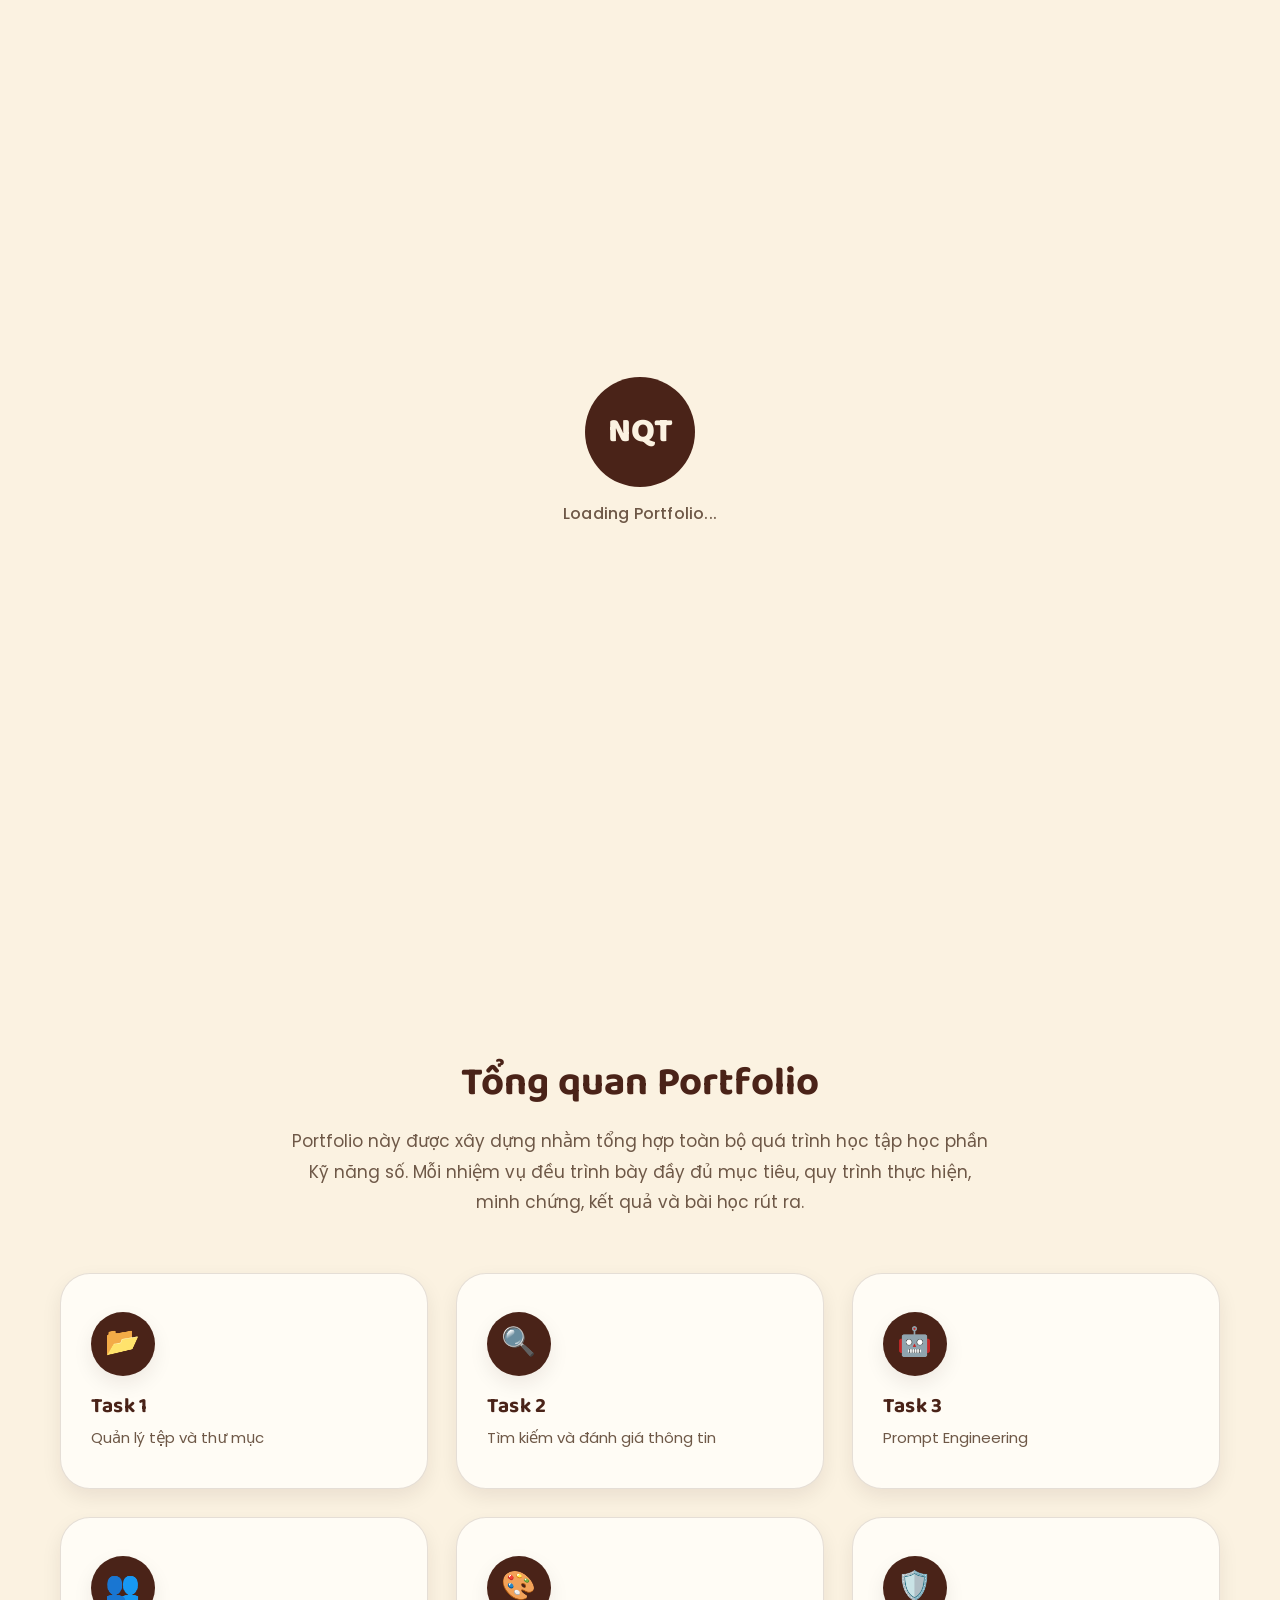
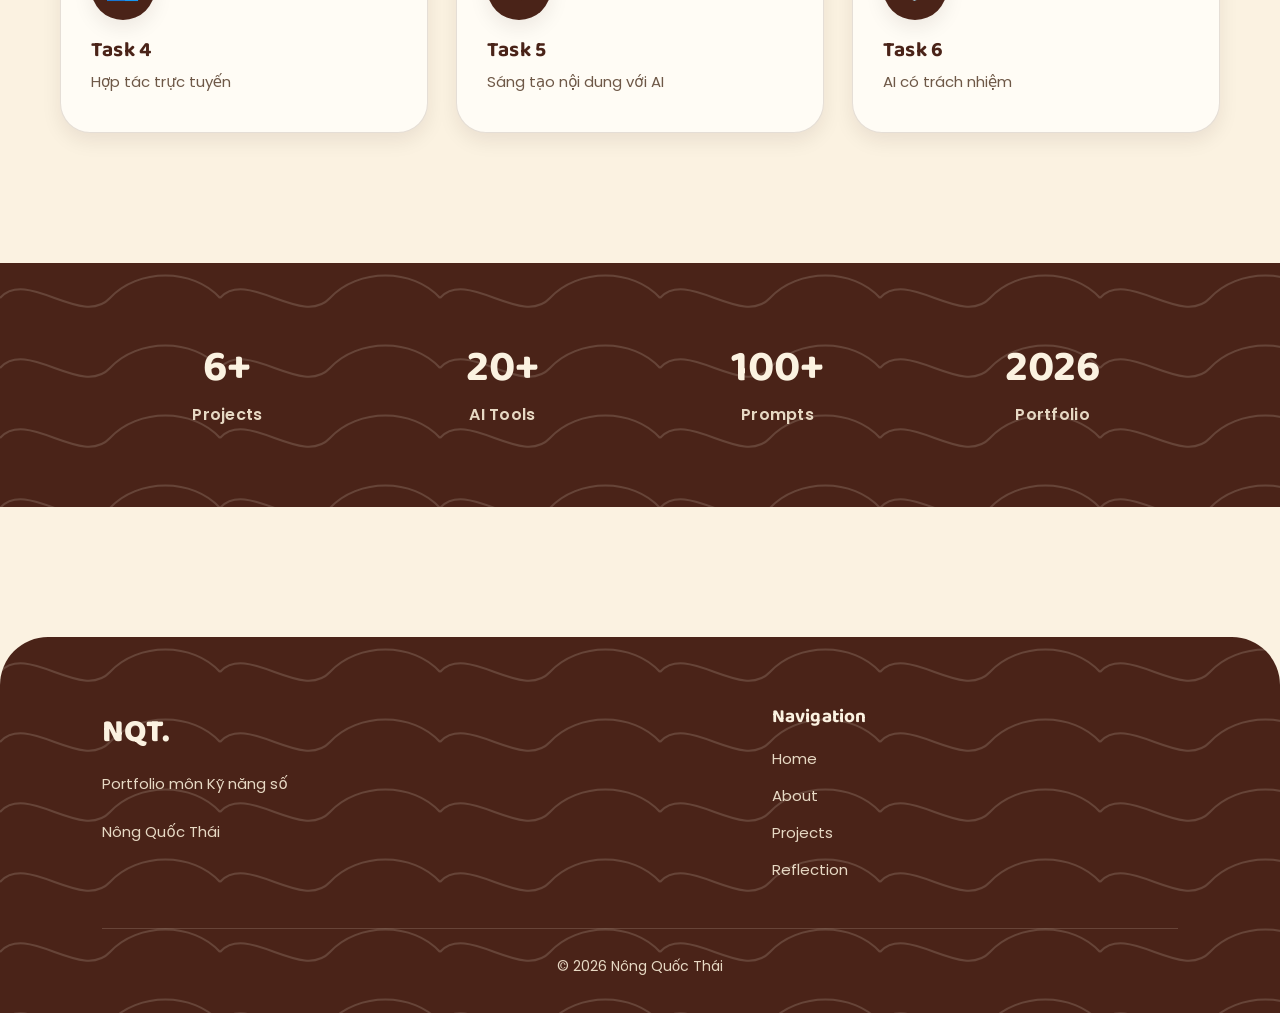
==== index.html @ 70d3afbe "commit message" ====
<!DOCTYPE html>
<html lang="vi">

<head>

<meta charset="UTF-8">

<meta name="viewport"
content="width=device-width, initial-scale=1.0">

<title>Portfolio | Nông Quốc Thái</title>

<link rel="stylesheet" href="css/style.css">

<link rel="stylesheet" href="css/responsive.css">

<link href="https://fonts.googleapis.com/css2?family=Poppins:wght@300;400;500;600;700&display=swap" rel="stylesheet">

<link rel="stylesheet"
href="https://cdnjs.cloudflare.com/ajax/libs/font-awesome/6.5.2/css/all.min.css">

</head>

<body>
<div id="loader">

    <div class="loader-logo">

        NQT

    </div>

    <h2>Loading Portfolio...</h2>

</div>

<nav>

    <div class="logo">
        NQT.
    </div>

    <ul class="nav-menu">

        <li>
            <a href="index.html">
                Home
            </a>
        </li>

        <li>
            <a href="about.html">
                About
            </a>
        </li>

        <li class="dropdown">

            <a href="projects.html">
                Projects
            </a>

        </li>

        <li>

            <a href="reflection.html">
                Reflection
            </a>

        </li>

    </ul>

<button class="hamburger" id="hamburger" aria-label="Toggle menu" aria-expanded="false">
<span></span>
<span></span>
<span></span>
</button>


</nav>

<section class="hero">

    <div class="hero-left">

        <span class="hero-tag">
            ✨ Digital Skills Portfolio 2026
        </span>

        <h1>
            Nông Quốc Thái
        </h1>

        <h2>
            Digital Skills • AI • Creativity
        </h2>

        <p class="description">

            Xin chào 👋. Mình là sinh viên ngành Kinh tế và Kinh doanh quốc tế, Trường Đại học Kinh tế – ĐHQGHN (MSV: 25051321). Đây là portfolio cá nhân ghi lại hành trình học tập môn Kỹ năng số, các dự án AI và những kỹ năng mình đã phát triển trong suốt học phần.

        </p>

        <div class="hero-button">

            <a href="projects.html" class="btn">
                Explore Projects
            </a>

            <a href="#about" class="btn2">
                About Me
            </a>

        </div>

    </div>

    <div class="hero-right">

        <div class="glass-circle">

            <img src="assets/images/avatar.jpg" alt="Nông Quốc Thái">

        </div>

    </div>

</section>
<section class="overview reveal">

<h2 class="section-title">
Tổng quan Portfolio
</h2>

<p class="section-description">

Portfolio này được xây dựng nhằm tổng hợp toàn bộ quá trình học tập học phần Kỹ năng số. Mỗi nhiệm vụ đều trình bày đầy đủ mục tiêu, quy trình thực hiện, minh chứng, kết quả và bài học rút ra.

</p>

<div class="overview-grid">

<div class="overview-card">

<h2>📂</h2>

<h3>Task 1</h3>

<p>Quản lý tệp và thư mục</p>

</div>

<div class="overview-card">

<h2>🔍</h2>

<h3>Task 2</h3>

<p>Tìm kiếm và đánh giá thông tin</p>

</div>

<div class="overview-card">

<h2>🤖</h2>

<h3>Task 3</h3>

<p>Prompt Engineering</p>

</div>

<div class="overview-card">

<h2>👥</h2>

<h3>Task 4</h3>

<p>Hợp tác trực tuyến</p>

</div>

<div class="overview-card">

<h2>🎨</h2>

<h3>Task 5</h3>

<p>Sáng tạo nội dung với AI</p>

</div>

<div class="overview-card">

<h2>🛡️</h2>

<h3>Task 6</h3>

<p>AI có trách nhiệm</p>

</div>

</div>

</section>
<section class="stats">

    <div class="stat">
        <h2>6+</h2>
        <p>Projects</p>
    </div>

    <div class="stat">
        <h2>20+</h2>
        <p>AI Tools</p>
    </div>

    <div class="stat">
        <h2>100+</h2>
        <p>Prompts</p>
    </div>

    <div class="stat">
        <h2>2026</h2>
        <p>Portfolio</p>
    </div>

</section>


<footer>

<div class="footer-container">

<div>

<div class="footer-logo">

NQT.

</div>

<p>

Portfolio môn Kỹ năng số

<br><br>

Nông Quốc Thái

</p>

</div>

<div>

<h3 class="footer-title">

Navigation

</h3>

<div class="footer-links">

<a href="index.html">Home</a>

<a href="about.html">About</a>

<a href="projects.html">Projects</a>

<a href="reflection.html">Reflection</a>

</div>

</div>



</div>

<div class="footer-bottom">

© 2026 Nông Quốc Thái

</div>

</footer>

<button id="topBtn">

↑

</button>

<div class="lightbox">

<img>

</div>
<script src="js/script.js"></script>
</body>


</html>
---- css/style.css ----
/* =====================================================================
   PORTFOLIO — Nông Quốc Thái
   Design language: cream (#FBF2E1) + deep maroon (#4A2318), bold rounded
   display type, wavy-line motif — adapted from the Thesis Defense deck.
   No blur / glassmorphism anywhere by design request.
===================================================================== */

@import url('https://fonts.googleapis.com/css2?family=Baloo+2:wght@500;600;700;800&family=Poppins:wght@300;400;500;600;700&display=swap');

/* ---------------------------------------------------------------
   0. DESIGN TOKENS
--------------------------------------------------------------- */
:root{
    --cream:        #FBF2E1;
    --cream-soft:   #F6E9D2;
    --paper:        #FFFCF5;

    --maroon-950:   #2A100A;
    --maroon-900:   #3A160E;
    --maroon:       #4A2318;
    --maroon-700:   #5C2C1E;
    --maroon-600:   #7A3B27;
    --maroon-400:   #A9573A;

    --ink:          #3A1D14;
    --body-text:    #6E5847;
    --body-text-dark: #E7D9C4;

    --line:         rgba(74,35,24,.14);
    --line-dark:    rgba(251,242,225,.16);

    --shadow-sm:    0 8px 20px rgba(42,16,10,.08);
    --shadow-md:    0 16px 36px rgba(42,16,10,.10);
    --shadow-lg:    0 26px 56px rgba(42,16,10,.14);

    --radius-sm:    14px;
    --radius-md:    22px;
    --radius-lg:    30px;
    --radius-pill:  999px;

    --font-display: 'Baloo 2', system-ui, sans-serif;
    --font-body:    'Poppins', system-ui, sans-serif;

    /* wavy-line motif, tileable, colour swapped per surface */
    --wave-on-dark: url("data:image/svg+xml,%3Csvg xmlns='http://www.w3.org/2000/svg' width='220' height='70' viewBox='0 0 220 70'%3E%3Cpath d='M0 35 C 27 5, 82 65, 110 35 S 193 5, 220 35' stroke='%23FBF2E1' stroke-width='2' fill='none' opacity='.16'/%3E%3C/svg%3E");
    --wave-on-light: url("data:image/svg+xml,%3Csvg xmlns='http://www.w3.org/2000/svg' width='220' height='70' viewBox='0 0 220 70'%3E%3Cpath d='M0 35 C 27 5, 82 65, 110 35 S 193 5, 220 35' stroke='%234A2318' stroke-width='2' fill='none' opacity='.12'/%3E%3C/svg%3E");
}

/* ---------------------------------------------------------------
   1. RESET / BASE
--------------------------------------------------------------- */
*{
    margin:0;
    padding:0;
    box-sizing:border-box;
}

html{
    scroll-behavior:smooth;
}

body{
    font-family:var(--font-body);
    background:var(--cream);
    color:var(--ink);
    min-height:100vh;
    padding-top:132px;
    overflow-x:hidden;
    line-height:1.6;
}

h1,h2,h3,h4{
    font-family:var(--font-display);
    color:var(--maroon);
    line-height:1.15;
    letter-spacing:.2px;
}

a{
    color:inherit;
}

img{
    display:block;
    max-width:100%;
}

@media (prefers-reduced-motion: reduce){
    *{
        animation-duration:.01ms !important;
        animation-iteration-count:1 !important;
        transition-duration:.01ms !important;
        scroll-behavior:auto !important;
    }
}

/* ---------------------------------------------------------------
   2. NAVBAR
--------------------------------------------------------------- */
nav{
    position:fixed;
    top:20px;
    left:50%;
    transform:translateX(-50%);
    width:92%;
    max-width:1350px;
    padding:16px 34px;
    display:flex;
    justify-content:space-between;
    align-items:center;
    border-radius:var(--radius-pill);
    background:rgba(253,248,237,.94);
    border:1px solid var(--line);
    box-shadow:var(--shadow-sm);
    transition:.3s ease;
    z-index:1000;
}

nav.scrolled{
    padding:13px 30px;
    background:var(--paper);
    box-shadow:var(--shadow-md);
}

.logo{
    font-family:var(--font-display);
    font-size:28px;
    font-weight:800;
    letter-spacing:.5px;
    color:var(--maroon);
}

.nav-menu{
    display:flex;
    align-items:center;
    gap:38px;
    list-style:none;
}

.nav-menu a{
    position:relative;
    text-decoration:none;
    font-size:16px;
    font-weight:600;
    color:var(--body-text);
    transition:.25s;
}

.nav-menu a:hover,
.nav-menu a.active{
    color:var(--maroon);
}

.nav-menu a::after{
    content:"";
    position:absolute;
    left:0;
    bottom:-8px;
    width:0;
    height:3px;
    border-radius:var(--radius-pill);
    background:var(--maroon-400);
    transition:.3s;
}

.nav-menu a:hover::after,
.nav-menu a.active::after{
    width:100%;
}

#themeToggle{
    width:48px;
    height:48px;
    border-radius:50%;
    border:1px solid var(--line);
    cursor:pointer;
    font-size:20px;
    background:var(--paper);
    box-shadow:var(--shadow-sm);
    transition:.25s;
}

#themeToggle:hover{
    transform:rotate(18deg);
    border-color:var(--maroon-400);
}

/* ---------------------------------------------------------------
   3. BUTTONS
--------------------------------------------------------------- */
.btn,
.btn2,
.btn-project,
.nav-btn{
    display:inline-block;
    padding:15px 32px;
    border-radius:var(--radius-pill);
    text-decoration:none;
    font-weight:600;
    font-size:15px;
    transition:.28s ease;
    cursor:pointer;
    border:2px solid transparent;
}

.btn,
.btn-project{
    background:var(--maroon);
    color:var(--cream);
    box-shadow:var(--shadow-sm);
}

.btn:hover,
.btn-project:hover{
    background:var(--maroon-700);
    transform:translateY(-4px);
    box-shadow:var(--shadow-md);
}

.btn2{
    background:transparent;
    border-color:var(--maroon);
    color:var(--maroon);
}

.btn2:hover{
    background:var(--maroon);
    color:var(--cream);
    transform:translateY(-4px);
}

/* ---------------------------------------------------------------
   4. HERO
--------------------------------------------------------------- */
.hero{
    position:relative;
    max-width:1300px;
    min-height:82vh;
    margin:60px auto;
    padding:40px;
    display:flex;
    justify-content:space-between;
    align-items:center;
    gap:70px;
}

.hero-left{
    flex:1;
    animation:fadeSlideLeft .8s ease both;
}

.hero-right{
    flex:1;
    display:flex;
    justify-content:center;
    position:relative;
    animation:fadeSlideRight .8s ease both;
}

@keyframes fadeSlideLeft{
    from{ opacity:0; transform:translateX(-40px); }
    to{ opacity:1; transform:translateX(0); }
}

@keyframes fadeSlideRight{
    from{ opacity:0; transform:translateX(40px); }
    to{ opacity:1; transform:translateX(0); }
}

.hero-tag{
    display:inline-block;
    padding:9px 22px;
    border-radius:var(--radius-pill);
    background:var(--cream-soft);
    border:1px solid var(--line);
    color:var(--maroon-700);
    font-weight:600;
    font-size:14px;
    margin-bottom:24px;
}

.hero h1{
    font-size:74px;
    font-weight:800;
}

.hero h2{
    margin:16px 0 22px;
    font-size:28px;
    font-weight:600;
    color:var(--maroon-600);
}

.description{
    font-size:18px;
    line-height:1.85;
    color:var(--body-text);
    max-width:600px;
}

.hero-button{
    display:flex;
    gap:18px;
    margin-top:36px;
}

.glass-circle{
    position:relative;
    width:420px;
    height:420px;
    border-radius:50%;
    background:var(--cream-soft);
    border:3px solid var(--maroon);
    display:flex;
    justify-content:center;
    align-items:center;
    box-shadow:var(--shadow-lg);
    animation:float 5s ease-in-out infinite;
}

.glass-circle::before{
    content:"";
    position:absolute;
    inset:-26px;
    border-radius:50%;
    border:2px dashed var(--line);
    z-index:-1;
}

.glass-circle img{
    width:86%;
    height:86%;
    border-radius:50%;
    object-fit:cover;
}

@keyframes float{
    0%,100%{ transform:translateY(0); }
    50%{ transform:translateY(-16px); }
}

/* ---------------------------------------------------------------
   5. OVERVIEW (home task cards)
--------------------------------------------------------------- */
.overview{
    max-width:1200px;
    margin:130px auto;
    padding:0 20px;
    text-align:center;
}

.section-title{
    font-size:40px;
    font-weight:700;
    text-align:center;
    margin-bottom:20px;
}

.section-description{
    max-width:700px;
    margin:0 auto 55px;
    font-size:17px;
    line-height:1.8;
    color:var(--body-text);
}

.overview-grid{
    display:grid;
    grid-template-columns:repeat(3,1fr);
    gap:28px;
}

.overview-card{
    text-align:left;
    background:var(--paper);
    border:1px solid var(--line);
    border-radius:var(--radius-lg);
    padding:38px 30px;
    box-shadow:var(--shadow-sm);
    transition:.3s ease;
}

.overview-card:hover{
    transform:translateY(-8px);
    border-color:var(--maroon-400);
    box-shadow:var(--shadow-md);
}

.overview-card h2{
    width:64px;
    height:64px;
    display:flex;
    align-items:center;
    justify-content:center;
    font-size:28px;
    margin-bottom:18px;
    background:var(--maroon);
    border-radius:50%;
    box-shadow:var(--shadow-sm);
}

.overview-card h3{
    font-size:21px;
    margin-bottom:8px;
}

.overview-card p{
    font-size:15px;
    color:var(--body-text);
    line-height:1.6;
}

/* ---------------------------------------------------------------
   6. STATS (dark maroon band)
--------------------------------------------------------------- */
.stats{
    position:relative;
    max-width:none;
    margin:0;
    padding:70px 8%;
    display:grid;
    grid-template-columns:repeat(4,1fr);
    gap:25px;
    background:var(--maroon);
    background-image:var(--wave-on-dark);
    background-repeat:repeat;
}

.stat{
    text-align:center;
    padding:10px;
}

.stat h2{
    font-size:44px;
    color:var(--cream);
    margin-bottom:8px;
}

.stat p{
    color:var(--body-text-dark);
    font-weight:600;
    letter-spacing:.3px;
}

/* ---------------------------------------------------------------
   7. LOADER
--------------------------------------------------------------- */
#loader{
    position:fixed;
    inset:0;
    background:var(--cream);
    display:flex;
    flex-direction:column;
    justify-content:center;
    align-items:center;
    gap:18px;
    z-index:99999;
    transition:.6s ease;
}

.loader-logo{
    width:110px;
    height:110px;
    border-radius:50%;
    background:var(--maroon);
    display:flex;
    justify-content:center;
    align-items:center;
    font-family:var(--font-display);
    font-size:34px;
    font-weight:800;
    color:var(--cream);
    animation:pulse 1.4s ease-in-out infinite;
}

#loader h2{
    font-size:16px;
    font-weight:500;
    font-family:var(--font-body);
    color:var(--body-text);
}

@keyframes pulse{
    0%,100%{ transform:scale(1); }
    50%{ transform:scale(1.08); }
}

#loader.hide{
    opacity:0;
    visibility:hidden;
}


/* ---------------------------------------------------------------
   9. SCROLL PROGRESS / BACK TO TOP
--------------------------------------------------------------- */
#progress-bar{
    position:fixed;
    top:0;
    left:0;
    width:0%;
    height:4px;
    background:var(--maroon);
    z-index:9999;
}

#topBtn{
    position:fixed;
    right:30px;
    bottom:30px;
    width:56px;
    height:56px;
    border:none;
    border-radius:50%;
    background:var(--maroon);
    color:var(--cream);
    font-size:22px;
    cursor:pointer;
    display:none;
    z-index:999;
    box-shadow:var(--shadow-md);
    transition:.3s;
}

#topBtn:hover{
    background:var(--maroon-700);
    transform:translateY(-6px);
}

/* ---------------------------------------------------------------
   10. REVEAL ON SCROLL
--------------------------------------------------------------- */
.reveal{
    opacity:0;
    transform:translateY(50px);
    transition:.8s ease;
}

.reveal.active{
    opacity:1;
    transform:translateY(0);
}

/* ---------------------------------------------------------------
   11. TAG (small pill label)
--------------------------------------------------------------- */
.tag{
    display:inline-block;
    padding:8px 20px;
    border-radius:var(--radius-pill);
    background:var(--cream-soft);
    border:1px solid var(--line);
    color:var(--maroon-700);
    font-size:13px;
    font-weight:600;
    margin-bottom:20px;
}

/* ---------------------------------------------------------------
   12. ABOUT PAGE
--------------------------------------------------------------- */
.about-page{
    max-width:1200px;
    margin:150px auto 90px;
    display:grid;
    grid-template-columns:360px 1fr;
    gap:70px;
    align-items:center;
    padding:20px;
}

.about-left img{
    width:100%;
    border-radius:var(--radius-lg);
    border:3px solid var(--maroon);
    box-shadow:var(--shadow-lg);
}

.about-right h1{
    font-size:52px;
    margin:12px 0;
}

.about-right h3{
    color:var(--maroon-600);
    font-weight:600;
    font-family:var(--font-body);
    font-size:19px;
    margin-bottom:22px;
}

.about-right p{
    line-height:1.9;
    font-size:17px;
    color:var(--body-text);
}

.about-info{
    display:grid;
    grid-template-columns:repeat(2,1fr);
    gap:22px;
    margin-top:38px;
}

.info-card{
    background:var(--paper);
    border:1px solid var(--line);
    padding:26px;
    border-radius:var(--radius-md);
    box-shadow:var(--shadow-sm);
    transition:.3s;
}

.info-card:hover{
    transform:translateY(-6px);
    box-shadow:var(--shadow-md);
}

.info-card h2{
    font-size:26px;
    margin-bottom:8px;
}

.info-card h4{
    font-size:16px;
    margin-bottom:6px;
}

.info-card p{
    font-size:14px;
    color:var(--body-text);
    line-height:1.6;
}

/* ---------------------------------------------------------------
   13. SKILLS (progress bars)
--------------------------------------------------------------- */
.skills{
    max-width:960px;
    margin:110px auto;
    padding:20px;
}

.skill{
    margin-bottom:32px;
}

.skill-name{
    display:flex;
    justify-content:space-between;
    margin-bottom:10px;
    font-weight:600;
    color:var(--ink);
}

.progress{
    height:14px;
    background:var(--cream-soft);
    border-radius:var(--radius-pill);
    overflow:hidden;
}

.progress-bar{
    height:100%;
    border-radius:var(--radius-pill);
    background:var(--maroon);
}

/* ---------------------------------------------------------------
   14. PROJECTS PAGE
--------------------------------------------------------------- */
.projects-page{
    max-width:1200px;
    margin:150px auto 0;
    padding:20px;
    text-align:center;
}

.projects-page h1{
    font-size:52px;
    margin-bottom:16px;
}

.projects-page > p{
    max-width:650px;
    margin:0 auto;
    font-size:17px;
    color:var(--body-text);
    line-height:1.8;
}

.project-grid{
    margin:60px 0 100px;
    display:grid;
    grid-template-columns:repeat(3,1fr);
    gap:32px;
}

.project-card{
    display:flex;
    flex-direction:column;
    background:var(--paper);
    border:1px solid var(--line);
    border-radius:var(--radius-lg);
    overflow:hidden;
    box-shadow:var(--shadow-sm);
    transition:.3s;
}

.project-card:hover{
    transform:translateY(-8px);
    box-shadow:var(--shadow-md);
}

.project-card img{
    width:100%;
    height:210px;
    object-fit:cover;
}

.project-content{
    padding:28px;
    display:flex;
    flex-direction:column;
    flex:1;
}

.status{
    display:inline-block;
    align-self:flex-start;
    padding:7px 16px;
    border-radius:var(--radius-pill);
    background:#E5EFDD;
    color:#3E6B2C;
    font-size:13px;
    font-weight:600;
    margin-bottom:18px;
}

.project-content h2{
    font-size:24px;
    margin-bottom:12px;
}

.project-content p{
    line-height:1.75;
    color:var(--body-text);
    margin-bottom:22px;
    font-size:15px;
}

.project-info{
    display:flex;
    justify-content:space-between;
    margin-bottom:22px;
    font-size:14px;
    color:var(--body-text);
}

.btn-project{
    align-self:flex-start;
    margin-top:auto;
    padding:13px 24px;
    font-size:14px;
}

/* ---------------------------------------------------------------
   15. TASK PAGES
--------------------------------------------------------------- */
.task-hero{
    padding-top:150px;
    padding-bottom:70px;
    text-align:center;
    max-width:880px;
    margin:auto;
}

.task-number{
    display:inline-block;
    padding:9px 22px;
    border-radius:var(--radius-pill);
    background:var(--maroon);
    color:var(--cream);
    font-weight:600;
    font-size:14px;
    margin-bottom:22px;
}

.task-hero h1{
    font-size:52px;
    margin-bottom:18px;
}

.task-hero p{
    font-size:18px;
    line-height:1.8;
    color:var(--body-text);
}

.task-navigation{
    max-width:1100px;
    margin:30px auto;
    display:flex;
    justify-content:center;
    align-items:center;
    gap:14px;
    flex-wrap:wrap;
}

.nav-btn{
    background:var(--paper);
    border:1px solid var(--line);
    color:var(--ink);
    box-shadow:var(--shadow-sm);
    padding:13px 22px;
    font-size:14px;
}

.nav-btn:hover{
    background:var(--maroon);
    color:var(--cream);
    border-color:var(--maroon);
    transform:translateY(-4px);
}

.nav-btn-num{
    width:44px;
    height:44px;
    padding:0;
    border-radius:50%;
    background:var(--paper);
    border:1px solid var(--line);
    display:inline-flex;
    align-items:center;
    justify-content:center;
    text-decoration:none;
    color:var(--ink);
    font-weight:700;
    box-shadow:var(--shadow-sm);
    transition:.25s;
    flex-shrink:0;
}

.nav-btn-num:hover{
    background:var(--maroon-600);
    color:var(--cream);
    border-color:var(--maroon-600);
    transform:translateY(-4px);
}

.nav-btn-num.active{
    background:var(--maroon);
    color:var(--cream);
    border-color:var(--maroon);
    box-shadow:var(--shadow-md);
}

.task-content{
    max-width:1050px;
    margin:20px auto 0;
    padding:20px;
    display:grid;
    gap:30px;
}

.task-box{
    background:var(--paper);
    border:1px solid var(--line);
    padding:36px;
    border-radius:var(--radius-lg);
    box-shadow:var(--shadow-sm);
    transition:.3s;
}

.task-box:hover{
    box-shadow:var(--shadow-md);
}

.task-box h2{
    margin-bottom:18px;
    font-size:23px;
    color:var(--maroon);
}

.task-box p{
    line-height:1.85;
    color:var(--body-text);
}

.pdf-frame,
.pdf-preview iframe{
    width:100%;
    height:850px;
    border:1px solid var(--line);
    border-radius:var(--radius-md);
    margin-top:22px;
    background:var(--paper);
}

.pdf-actions{
    display:flex;
    gap:18px;
    margin-top:26px;
    flex-wrap:wrap;
}

.portfolio-table{
    width:100%;
    border-collapse:collapse;
    margin-top:18px;
    border-radius:var(--radius-sm);
    overflow:hidden;
}

.portfolio-table th{
    background:var(--maroon);
    color:var(--cream);
    padding:14px;
    text-align:left;
    font-family:var(--font-display);
    font-weight:600;
}

.portfolio-table td{
    padding:14px;
    border-bottom:1px solid var(--line);
    color:var(--ink);
}

.portfolio-table tr:nth-child(even){
    background:var(--cream-soft);
}

.gallery{
    display:grid;
    grid-template-columns:repeat(auto-fit,minmax(240px,1fr));
    gap:18px;
    margin-top:22px;
}

.gallery img{
    width:100%;
    border-radius:var(--radius-sm);
    cursor:pointer;
    transition:.3s;
}

.gallery img:hover{
    transform:scale(1.03);
}

/* ---------------------------------------------------------------
   16. REFLECTION PAGE
--------------------------------------------------------------- */
.reflection-page{
    max-width:980px;
    margin:150px auto 0;
    padding:20px;
    text-align:center;
}

.reflection-page h1{
    font-size:50px;
    margin:16px 0;
}

.reflection-intro{
    font-size:18px;
    line-height:1.85;
    color:var(--body-text);
    margin-bottom:60px;
}

.reflect-stats{
    display:grid;
    grid-template-columns:repeat(4,1fr);
    gap:22px;
    margin-bottom:80px;
}

.reflect-stat{
    background:var(--paper);
    border:1px solid var(--line);
    border-radius:var(--radius-md);
    padding:28px 15px;
    box-shadow:var(--shadow-sm);
    transition:.3s;
}

.reflect-stat:hover{
    transform:translateY(-6px);
}

.reflect-stat h2{
    font-size:34px;
    color:var(--maroon);
    margin-bottom:6px;
}

.reflect-stat p{
    font-size:13px;
    color:var(--body-text);
    font-weight:600;
}

.skills-section{
    margin-bottom:90px;
    text-align:left;
}

.skill-bar-item{
    margin-bottom:24px;
}

.skill-bar-label{
    display:flex;
    justify-content:space-between;
    font-weight:600;
    margin-bottom:9px;
    color:var(--ink);
}

.skill-bar-track{
    width:100%;
    height:13px;
    border-radius:var(--radius-pill);
    background:var(--cream-soft);
    overflow:hidden;
}

.skill-bar-fill{
    height:100%;
    border-radius:var(--radius-pill);
    background:var(--maroon);
    transition:width 1.1s ease;
}

.timeline{
    position:relative;
    margin-top:20px;
    text-align:left;
}

.timeline::before{
    content:"";
    position:absolute;
    left:34px;
    top:0;
    bottom:0;
    width:3px;
    background:var(--line);
}

.timeline-item{
    display:flex;
    gap:28px;
    margin-bottom:50px;
    align-items:flex-start;
}

.circle{
    width:68px;
    height:68px;
    border-radius:50%;
    background:var(--maroon);
    display:flex;
    justify-content:center;
    align-items:center;
    font-family:var(--font-display);
    font-size:24px;
    font-weight:700;
    color:var(--cream);
    flex-shrink:0;
    position:relative;
    z-index:2;
}

.timeline-content{
    background:var(--paper);
    border:1px solid var(--line);
    padding:28px;
    border-radius:var(--radius-md);
    box-shadow:var(--shadow-sm);
    width:100%;
    transition:.3s;
}

.timeline-content:hover{
    transform:translateY(-4px);
}

.timeline-content h3{
    margin-bottom:12px;
    font-size:19px;
}

.timeline-content p{
    line-height:1.8;
    color:var(--body-text);
    font-size:15px;
}

.reflect-quote{
    position:relative;
    margin-top:70px;
    padding:60px 40px;
    border-radius:var(--radius-lg);
    background:var(--maroon);
    background-image:var(--wave-on-dark);
    background-repeat:repeat;
    color:var(--cream);
    text-align:center;
    box-shadow:var(--shadow-lg);
    overflow:hidden;
}

.reflect-quote p{
    font-size:21px;
    font-style:italic;
    line-height:1.7;
    margin-bottom:16px;
    font-family:var(--font-display);
    font-weight:500;
}

.reflect-quote span{
    font-weight:700;
    font-size:15px;
    opacity:.85;
}

/* ---------------------------------------------------------------
   17. FOOTER
--------------------------------------------------------------- */
footer{
    position:relative;
    margin-top:130px;
    padding:70px 8% 36px;
    background:var(--maroon);
    background-image:var(--wave-on-dark);
    background-repeat:repeat;
    color:var(--body-text-dark);
    border-top-left-radius:48px;
    border-top-right-radius:48px;
    overflow:hidden;
}

.footer-container{
    display:grid;
    grid-template-columns:1.5fr 1fr;
    gap:60px;
}

.footer-logo{
    font-family:var(--font-display);
    font-size:32px;
    font-weight:800;
    color:var(--cream);
    margin-bottom:14px;
}

.footer-container p{
    color:var(--body-text-dark);
    line-height:1.6;
    font-size:15px;
}

.footer-title{
    font-family:var(--font-display);
    font-size:19px;
    margin-bottom:18px;
    color:var(--cream);
}

.footer-links{
    display:flex;
    flex-direction:column;
    gap:13px;
}

.footer-links a{
    text-decoration:none;
    color:var(--body-text-dark);
    transition:.25s;
    font-size:15px;
}

.footer-links a:hover{
    padding-left:8px;
    color:var(--cream);
}

.footer-bottom{
    position:relative;
    margin-top:46px;
    padding-top:26px;
    border-top:1px solid var(--line-dark);
    text-align:center;
    font-size:14px;
    color:var(--body-text-dark);
}

/* ---------------------------------------------------------------
   18. LIGHTBOX
--------------------------------------------------------------- */
.lightbox{
    position:fixed;
    inset:0;
    background:rgba(20,8,5,.9);
    display:none;
    justify-content:center;
    align-items:center;
    z-index:9999;
}

.lightbox img{
    max-width:90%;
    max-height:90%;
    border-radius:var(--radius-md);
    box-shadow:0 25px 60px rgba(0,0,0,.5);
    animation:zoom .3s ease;
}

@keyframes zoom{
    from{ transform:scale(.85); opacity:0; }
    to{ transform:scale(1); opacity:1; }
}

/* ---------------------------------------------------------------
   19. SCROLLBAR
--------------------------------------------------------------- */
::-webkit-scrollbar{
    width:11px;
}

::-webkit-scrollbar-track{
    background:var(--cream-soft);
}

::-webkit-scrollbar-thumb{
    background:var(--maroon-600);
    border-radius:var(--radius-pill);
}

::-webkit-scrollbar-thumb:hover{
    background:var(--maroon);
}
---- css/responsive.css ----
/* =====================================================
   RESPONSIVE / MOBILE STYLES
   Order: Hamburger -> Tablet (1024px) -> Mobile (700px) -> Small (420px)
===================================================== */

/* ---------- HAMBURGER BUTTON (hidden on desktop) ---------- */
.hamburger{
    display:none;
    flex-direction:column;
    justify-content:center;
    align-items:center;
    gap:5px;
    width:42px;
    height:42px;
    border:none;
    border-radius:12px;
    background:transparent;
    cursor:pointer;
    z-index:1100;
}

.hamburger span{
    display:block;
    width:24px;
    height:3px;
    border-radius:3px;
    background:var(--maroon);
    transition:.3s;
}

body.dark .hamburger span{
    background:var(--cream);
}

.hamburger.active span:nth-child(1){
    transform:translateY(8px) rotate(45deg);
}

.hamburger.active span:nth-child(2){
    opacity:0;
}

.hamburger.active span:nth-child(3){
    transform:translateY(-8px) rotate(-45deg);
}

/* ---------- TABLET (<=1024px) ---------- */
@media(max-width:1024px){

    .hero{
        flex-direction:column;
        text-align:center;
        gap:50px;
    }

    .hero-button{
        justify-content:center;
    }

    .stats{
        grid-template-columns:repeat(2,1fr);
    }

    .overview-grid{
        grid-template-columns:repeat(2,1fr);
    }

    .glass-circle{
        width:320px;
        height:320px;
    }

    .about-page{
        grid-template-columns:1fr;
        text-align:center;
        justify-items:center;
    }

    .about-left img{
        max-width:320px;
    }

    .about-info{
        grid-template-columns:1fr 1fr;
    }

    .project-grid{
        grid-template-columns:repeat(2,1fr);
    }

    .reflect-stats{
        grid-template-columns:repeat(2,1fr);
    }
}

/* ---------- MOBILE (<=700px) ---------- */
@media(max-width:700px){

    body{
        padding-top:104px;
    }

    /* ---------- NAV ---------- */
    nav{
        top:12px;
        width:90%;
        padding:14px 20px;
    }

    nav.scrolled{
        padding:12px 20px;
    }

    .logo{
        font-size:24px;
    }

    .hamburger{
        display:flex;
    }

    .nav-menu{
        position:absolute;
        top:calc(100% + 12px);
        left:0;
        right:0;
        flex-direction:column;
        align-items:stretch;
        gap:0;
        background:var(--paper);
        border:1px solid var(--line);
        border-radius:22px;
        box-shadow:var(--shadow-lg);
        padding:10px;
        max-height:0;
        overflow:hidden;
        opacity:0;
        pointer-events:none;
        transition:max-height .3s ease, opacity .25s ease;
        display:flex;
    }

    .nav-menu.show{
        max-height:400px;
        opacity:1;
        pointer-events:auto;
    }

    .nav-menu li{
        width:100%;
    }

    .nav-menu a{
        display:block;
        padding:14px 16px;
        border-radius:14px;
        font-size:17px;
    }

    .nav-menu a:hover{
        background:var(--cream-soft);
    }

    .nav-menu a::after{
        display:none;
    }

    body.dark .nav-menu{
        background:var(--maroon-900);
        border-color:var(--line-dark);
    }

    body.dark .nav-menu a:hover{
        background:rgba(251,242,225,.06);
    }

    /* ---------- HERO ---------- */
    .hero{
        margin:30px auto;
        padding:20px;
        gap:35px;
        min-height:auto;
    }

    .hero-tag{
        font-size:13px;
    }

    .hero h1{
        font-size:40px;
    }

    .hero h2{
        font-size:23px;
    }

    .description{
        font-size:16px;
        line-height:1.7;
    }

    .hero-button{
        flex-direction:column;
        width:100%;
        gap:14px;
    }

    .btn,
    .btn2{
        text-align:center;
        width:100%;
        padding:15px 20px;
    }

    .glass-circle{
        width:220px;
        height:220px;
    }

    /* ---------- OVERVIEW / STATS ---------- */
    .overview{
        margin:70px auto;
    }

    .overview-grid{
        grid-template-columns:1fr;
        gap:18px;
    }

    .section-title{
        font-size:30px;
    }

    .section-description{
        font-size:15px;
    }

    .stats{
        grid-template-columns:1fr 1fr;
        gap:24px 15px;
        padding:50px 6%;
    }

    .stat h2{
        font-size:30px;
    }

    /* ---------- ABOUT ---------- */
    .about-page{
        margin:20px auto 40px;
        gap:32px;
        padding:15px;
    }

    .about-right h1{
        font-size:36px;
    }

    .about-right p{
        font-size:15px;
    }

    .about-info{
        grid-template-columns:1fr;
    }

    .info-card{
        padding:20px;
    }

    /* ---------- PROJECTS ---------- */
    .projects-page{
        margin:20px auto 0;
        padding:15px;
    }

    .projects-page h1{
        font-size:32px;
    }

    .project-grid{
        grid-template-columns:1fr;
        gap:22px;
        margin:40px 0 60px;
    }

    .project-card img{
        height:190px;
    }

    .project-content{
        padding:22px;
    }

    .project-content h2{
        font-size:21px;
    }

    .status{
        font-size:12px;
        padding:6px 14px;
    }

    .project-info{
        flex-wrap:wrap;
        gap:10px 20px;
    }

    .btn-project{
        width:100%;
        text-align:center;
    }

    /* ---------- TASK PAGES ---------- */
    .task-hero{
        padding-top:20px;
        padding-bottom:44px;
    }

    .task-hero h1{
        font-size:30px;
    }

    .task-hero p{
        font-size:15px;
    }

    .task-box{
        padding:22px;
    }

    .task-content{
        padding:15px;
        gap:20px;
    }

    .pdf-frame,
    .pdf-preview iframe{
        height:400px;
    }

    .portfolio-table th,
    .portfolio-table td{
        padding:10px;
        font-size:13px;
    }

    .task-navigation{
        flex-direction:column;
        gap:16px;
    }

    /* ---------- GALLERY / TIMELINE ---------- */
    .gallery{
        grid-template-columns:1fr;
    }

    .timeline-item{
        flex-direction:column;
    }

    .timeline::before{
        display:none;
    }

    /* ---------- REFLECTION ---------- */
    .reflection-page{
        margin:20px auto 0;
    }

    .reflection-page h1{
        font-size:34px;
    }

    .reflect-stats{
        grid-template-columns:1fr 1fr;
        gap:14px;
    }

    .reflect-quote{
        padding:40px 24px;
    }

    .reflect-quote p{
        font-size:18px;
    }

    /* ---------- FOOTER ---------- */
    footer{
        margin-top:70px;
        padding:50px 6% 30px;
        border-top-left-radius:32px;
        border-top-right-radius:32px;
    }

    .footer-container{
        grid-template-columns:1fr;
        gap:34px;
        text-align:center;
    }

    .footer-links{
        align-items:center;
    }

    /* ---------- BACK TO TOP ---------- */
    #topBtn{
        right:16px;
        bottom:16px;
        width:48px;
        height:48px;
        font-size:19px;
    }
}

/* ---------- SMALL MOBILE (<=420px) ---------- */
@media(max-width:420px){

    .hero h1{
        font-size:32px;
    }

    .hero h2{
        font-size:20px;
    }

    .glass-circle{
        width:170px;
        height:170px;
    }

    .stats{
        grid-template-columns:1fr;
    }

    .reflect-stats{
        grid-template-columns:1fr;
    }

    .task-navigation{
        flex-direction:column;
        align-items:center;
    }

    .about-right h1{
        font-size:28px;
    }

    .task-hero h1{
        font-size:25px;
    }

    .projects-page h1{
        font-size:27px;
    }
}
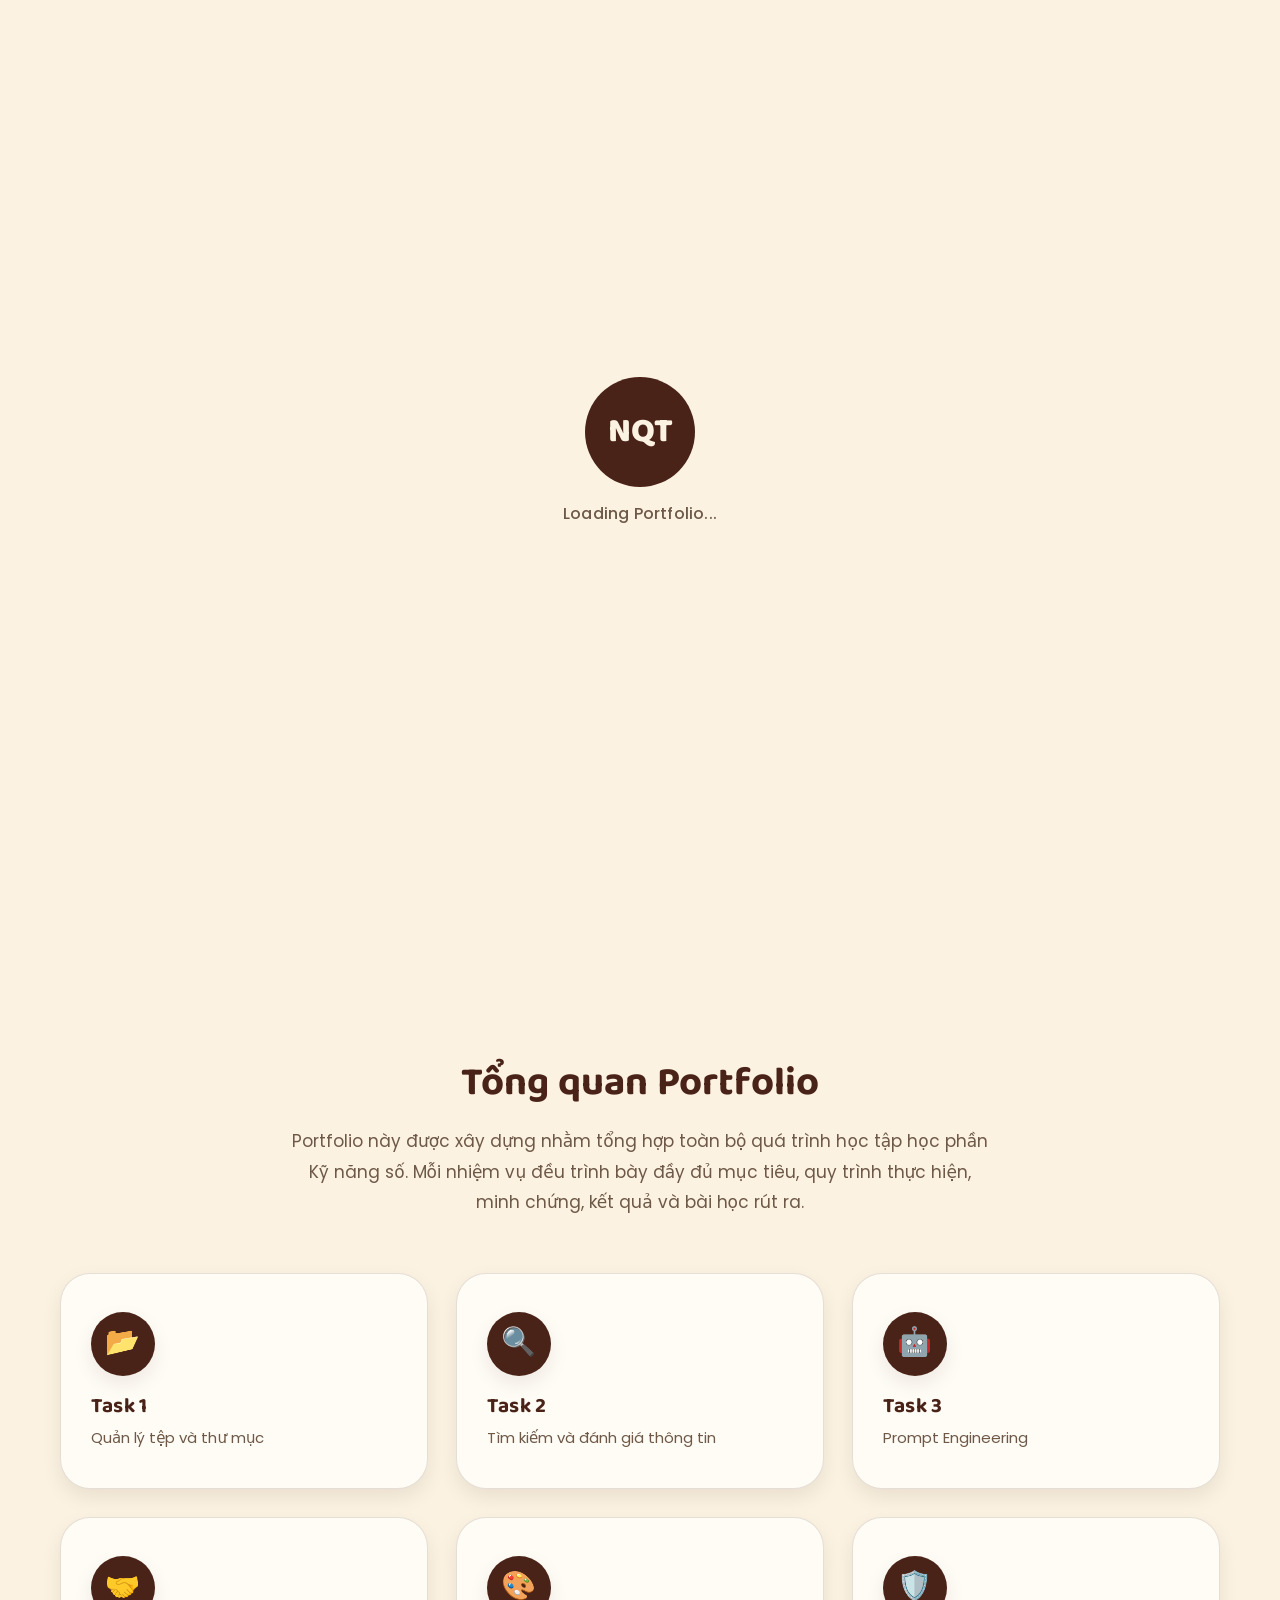
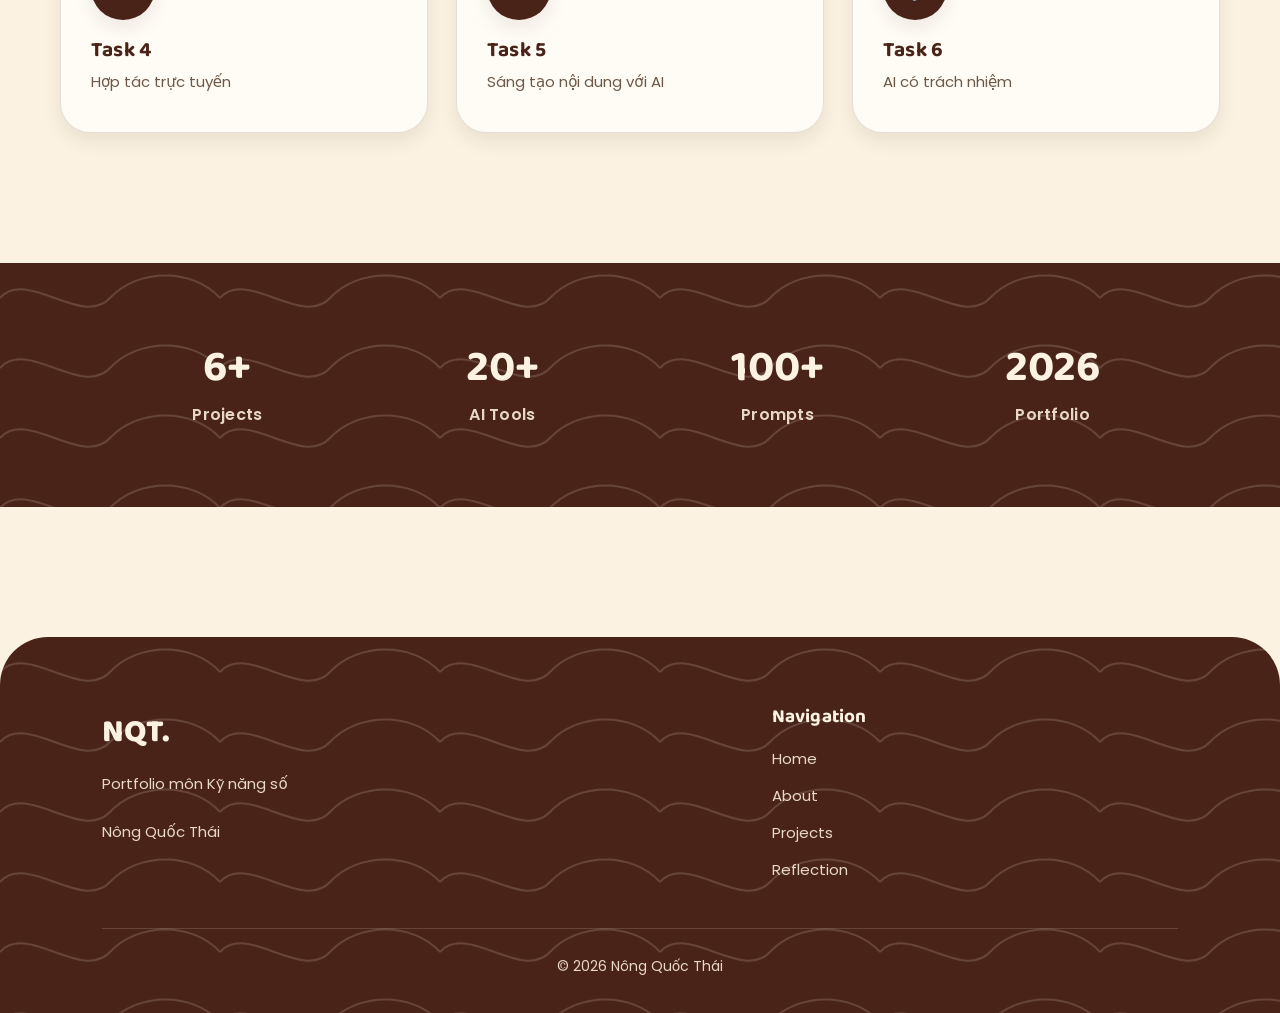
==== commit 388d4487: "commit message" ====
--- a/index.html
+++ b/index.html
@@ -36,9 +36,19 @@
 
 <nav>
 
-    <div class="logo">
-        NQT.
-    </div>
+<div class="logo">
+    <img src="assets/images/logo.png"
+         alt="FIBE Logo"
+         class="nav-logo">
+
+    <div class="logo-text">
+        <span class="portfolio-label">
+            INTERNATIONAL BUSINESS PORTFOLIO
+        </span>
+
+        <h3>Nông Quốc Thái</h3>
+    </div>
+</div>
 
     <ul class="nav-menu">
 
@@ -109,7 +119,7 @@
                 Explore Projects
             </a>
 
-            <a href="#about" class="btn2">
+            <a href="about.html" class="btn2">
                 About Me
             </a>
 
@@ -174,7 +184,7 @@
 
 <div class="overview-card">
 
-<h2>👥</h2>
+<h2>🤝</h2>
 
 <h3>Task 4</h3>
 
--- a/css/style.css
+++ b/css/style.css
@@ -123,13 +123,36 @@
 }
 
 .logo{
-    font-family:var(--font-display);
+    display:flex;
+    align-items:center;
+    gap:16px;
+}
+
+.nav-logo{
+    width:120px;
+    height:auto;
+    display:block;
+    flex-shrink:0;
+}
+
+.logo-text{
+    display:flex;
+    flex-direction:column;
+}
+
+.portfolio-label{
+    font-size:12px;
+    font-weight:600;
+    letter-spacing:1px;
+    color:var(--maroon);
+}
+
+.logo-text h3{
+    margin:0;
     font-size:28px;
     font-weight:800;
-    letter-spacing:.5px;
     color:var(--maroon);
 }
-
 .nav-menu{
     display:flex;
     align-items:center;
@@ -1246,3 +1269,32 @@
 ::-webkit-scrollbar-thumb:hover{
     background:var(--maroon);
 }
+.nav-logo{
+    height:30px;
+    width:auto;
+    object-fit:contain;
+}
+
+.portfolio-label{
+    display:block;
+
+    font-size:11px;
+
+    letter-spacing:2px;
+
+    text-transform:uppercase;
+
+    color:#64748b;
+
+    margin-bottom:2px;
+}
+
+.logo-text h3{
+    margin:0;
+
+    font-size:22px;
+
+    font-weight:700;
+
+    color:rgba(20,8,5,.9);
+}
